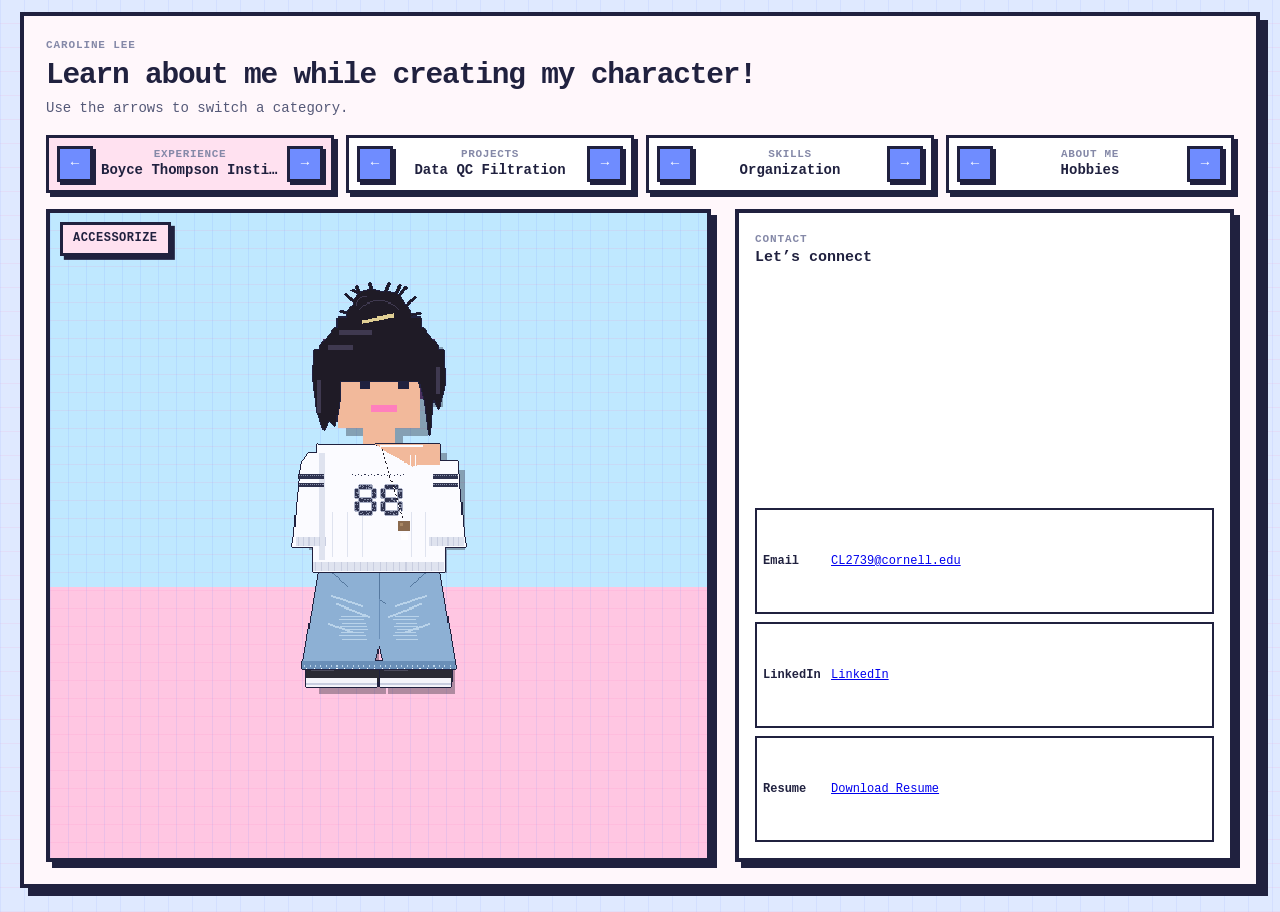
==== index.html @ d0454b83 "fixed skills?" ====
<!doctype html>
<link rel="stylesheet" href="style.css">
<html lang="en">
<head>
<meta charset="utf-8" />
<meta name="viewport" content="width=device-width, initial-scale=1" />
<title>Pixel Character Portfolio</title>

</head>
<body>
<main class="page">
<header class="topbar">
<div class="intro">
  <span class="eyebrow">Caroline Lee</span>
  <h1>Learn about me while creating my character!</h1>
  <p class="text-secondary">Use the arrows to switch a category.</p>
</div>
</header>

<nav class="switchboard" aria-label="Character customization controls">
  <div class="switch-card active" data-control="hair">
    <button class="arrow" data-layer="hair" data-dir="-1" aria-label="Previous experience">←</button>
  <div class="switch-meta">
    <span class="switch-label">Experience</span>
    <span class="switch-name" id="hairName">Field Research</span>
  </div>
    <button class="arrow" data-layer="hair" data-dir="1" aria-label="Next experience">→
    </button>
  </div>
  <div class="switch-card" data-control="shirt">
<button class="arrow" data-layer="shirt" data-dir="-1" aria-label="Previous project">←</button>
<div class="switch-meta">
  <span class="switch-label">Projects</span>
  <span class="switch-name" id="shirtName">Germplasm Evaluation</span>
</div>
<button class="arrow" data-layer="shirt" data-dir="1" aria-label="Next project">→</button>
  </div>
  <div class="switch-card" data-control="pants">
    <button class="arrow" data-layer="pants" data-dir="-1" aria-label="Previous skill">←</button>
  <div class="switch-meta">
    <span class="switch-label">Skills</span>
    <span class="switch-name" id="pantsName">Data Analysis</span>
  </div>
    <button class="arrow" data-layer="pants" data-dir="1" aria-label="Next skill">→</button>
  </div>
  <div class="switch-card" data-control="shoes">
    <button class="arrow" data-layer="shoes" data-dir="-1" aria-label="Previous about me item">←</button>
  <div class="switch-meta">
    <span class="switch-label">About me</span>
    <span class="switch-name" id="shoesName">Hobbies</span>
  </div>
    <button class="arrow" data-layer="shoes" data-dir="1" aria-label="Next about me item">→</button>
  </div>
</nav>
 
<section class="play-area">
<section class="panel stage-panel scene-field" id="stagePanel" aria-label="Layered pixel character preview">
<button class="accessorize-btn" id="accessorizeBtn" type="button" aria-expanded="false" aria-controls="accessoryMenu">Accessorize</button>
<div class="accessory-menu" id="accessoryMenu" role="dialog" aria-label="Accessory menu">
<div class="accessory-menu-header">
<div>
<span class="eyebrow">Accessory menu</span>
<h3>Choose a cute extra</h3>
</div>
<button class="close-menu" id="closeAccessoryMenu" type="button" aria-label="Close accessory menu">×</button>
</div>
<div class="accessory-grid" id="accessoryGrid"></div>
<p class="accessory-note">
  <strong>Edit tip:</strong> add your own songs, facts, and cute items in the 
  <code>accessories</code> list near the bottom of this file.
</p>
</div>

<div class="character-stage" id="characterStage">
<!-- Cute short-legged pixel sim guide -->
<svg class="body-guide" viewBox="0 0 700 1000" role="img" aria-label="Pixel body guide">
  <rect x="278" y="72" width="144" height="36" fill="#4b315f"/>
  <rect x="246" y="108" width="208" height="112" fill="#4b315f"/>
  <rect x="274" y="142" width="152" height="132" fill="#f2b99b"/>
  <rect x="320" y="258" width="60" height="48" fill="#f2b99b"/>
  <rect x="238" y="306" width="224" height="222" fill="#ffd7ef"/>
  <rect x="204" y="336" width="42" height="150" fill="#f2b99b"/>
  <rect x="454" y="336" width="42" height="150" fill="#f2b99b"/>
  <rect x="258" y="528" width="78" height="178" fill="#9bd2ff"/>
  <rect x="364" y="528" width="78" height="178" fill="#9bd2ff"/>
  <rect x="224" y="706" width="124" height="48" fill="#ff8fcf"/>
  <rect x="352" y="706" width="124" height="48" fill="#ff8fcf"/>
  <rect x="314" y="180" width="20" height="20" fill="#20213f"/>
  <rect x="386" y="180" width="20" height="20" fill="#20213f"/>
  <rect x="336" y="230" width="48" height="14" fill="#ff7fbd"/>
  <rect x="304" y="166" width="14" height="10" fill="#ffffff"/>
  <rect x="376" y="166" width="14" height="10" fill="#ffffff"/>
</svg>

<div class="placeholder-part placeholder-shoes"></div>
<div class="placeholder-part placeholder-pants"></div>
<div class="placeholder-part placeholder-shirt"></div>
<div class="placeholder-part placeholder-hair"></div>
<img class="layer" id="shoesLayer" alt="Current shoes design" style="--z: 6;" />
<img class="layer" id="pantsLayer" alt="Current pants design" style="--z: 7;" />
<img class="layer" id="shirtLayer" alt="Current shirt design" style="--z: 8;" />
<img class="layer" id="hairLayer" alt="Current hair design" style="--z: 9;" />
<div class="accessory-layer" id="accessoryLayer" aria-hidden="true"></div>
</div>
</section>

<section class="panel contact-panel" aria-label="Contact information">
<div>
<span class="eyebrow">Contact</span>
<h3>Let’s connect</h3>
</div>
  <div class="contact-grid">
  <div class="contact-item"><strong>Email</strong><span><a href="mailto:CL2739@cornell.edu">CL2739@cornell.edu</a></span></div>
  <div class="contact-item"><strong>LinkedIn</strong><span><a href="https://linkedin.com/in/Caroline-Yu-Kyoung-Lee" target="_blank" rel="noopener noreferrer">LinkedIn</a></span></div>
  <div class="contact-item"><strong>Resume</strong><span><a href="files/Caroline Lee Resume.pdf" target="_blank" rel="noopener noreferrer">Download Resume</a></span></div>
</div>
</section>
</aside>
</section>
</main>
  <script>
    const portfolio = {
      hair: {
        label: "Experience",
        itemType: "Hair",
        imageId: "hairLayer",
        nameId: "hairName",
        items: [
          { name: "Boyce Thompson Institute", image: "images/BTI_hair.png", body: "Worked in a lab as an undergraduate computational biologist and lab assistant using python PANDAS", bullets: ["Large scale data analysis", "Ithaca, New York, 2024-2026", "Python, PANDAS, Data Visualization"]},
          { name: "Syngenta", image: "images/Syngenta_hair.png", body: "Corn breeding, germplasm, and data science intern with the Northern Corn Breeding team", bullets: ["Data QC with R and SQL", "Field work, notes, hand pollination", "Fine tuned data analysis and visualization skills"] },
          { name: "R2 Surgical", image: "images/R2_hair.png", body: "Green Initiative program manager sales intern for the Midwest region", bullets: ["Microsoft Suite", "Client communication and organization", "Face to face interactions with potential clients"] }
        ]
      },
      shirt: {
        label: "Projects",
        itemType: "Shirt",
        imageId: "shirtLayer",
        nameId: "shirtName",
        items: [
          { name: "Data QC Filtration", image: "images/Data_top.png", body: "Data quality control to improve prediction accuracy across all relative maturity groups in Sygneta corn", bullets: ["Company: Syngenta", "R and 5-fold cross-validations", "Improved prediction accuracy"]},
          { name: "Nucleate Phlo Hackathon", image: "images/Hackathon_top.png", body: "Pearl millet research, legislation, and business proposal .", bullets: ["Organization: Valley Dao", "Beta testing an AI model", "Legislatively, economic,ally and environmentally stable"]},
          { name: "Genome Reader", image: "images/Genome_top.png", body: "Genome intrgression reader for analyzing genetic variations", bullets: ["Automated introgression comparison per bin", "Model evaluation", "Handling large datasets"] }
        ]
      },
      pants: {
        label: "Skills",
        itemType: "Pants",
        imageId: "pantsLayer",
        nameId: "pantsName",
        items: [
          { name: "Organization", image: "images/Data_pants.png", body: "Professional experience in organizing and managing projects", bullets: ["Microsoft Suite and similar tools for professional settings", "Notion, Canva, and other productivity tools", "Meeting and project management"]},
          { name: "Research Methods", image: "images/Field_pants.png", body: "Experience with various research methodologies and techniques both in the lab and in the field", bullets: ["Field notes, safety, and harvest practices", "Wet laboratory techniques", "Proper data management and analysis"]},
          { name: "Coding", image: "images/Coding_pants.png", body: "Multiple classes taken at Cornell University", bullets: ["R for statistics and causal inference", "Python, PANDAS, DuckDB", "HTML, CSS, and JavaScript for web development"] }
        ]
      },
      shoes: {
        label: "About me",
        itemType: "Shoes",
        imageId: "shoesLayer",
        nameId: "shoesName",
        items: [
          { name: "Hobbies", image: "images/Hobbies_shoes.png", body: "I love to creatively express myself, as I hope you can see with this site I have built. Some things I enjoy includue:", bullets: ["Playing guitar (electric and acoustic)", "Embroidery, bracelet making, and scrapbooking crafts", "Cooking and baking"]},
          { name: "Interests", image: "images/Interests_shoes.png", body: "Right now I am very interested in data analytics for impactful issues in quality control, causal inference, and predictions"},
          { name: "Future Direction", image: "images/Future_shoes.png", body: "I am hoping to make an impact with any role I hold to make an impact to drive the improvment of the next generation."}
        ]
      }
    };
 
    const state = { hair: 0, shirt: 0, pants: 0, shoes: 0 };
    let activeLayer = "hair";
    let activeAccessory = 0;
    const accessories = [
      {
        name: "No accessory",
        icon: "·",
        fact: "A clean base look for the cute sim.",
        layerHtml: ""
      },
      {
        name: "Headphones",
        icon: "♫",
        fact: "Song slot: add a favorite song, study playlist, or comfort track here.",
        layerHtml: '<div class="pixel-headphones"><span class="pixel-band"></span></div>'
      },
      {
        name: "Sparkles",
        icon: "✦",
        fact: "Whimsical fact slot: add a tiny fun fact, motto, or hidden detail.",
        layerHtml: '<div class="sparkle-set"><span></span><span></span><span></span></div>'
      },
      {
        name: "Pink Bow",
        icon: "♡",
        fact: "Cute detail slot: add something soft, playful, or personal.",
        layerHtml: '<div class="bow-accessory"><span class="bow-knot"></span></div>'
      }
    ];
 
    function imageFor(layerName, index) {
      return portfolio[layerName].items[index].image || "";
    }
 
    function renderLayer(layerName) {
      const config = portfolio[layerName];
      const index = state[layerName];
      const item = config.items[index];
      document.getElementById(config.imageId).src = imageFor(layerName, index);
      document.getElementById(config.nameId).textContent = item.name;
      const control = document.querySelector(`.switch-card[data-control="${layerName}"]`);
      if (control) control.classList.toggle("active", layerName === activeLayer);
    }
 
    function renderDescription() {
      const config = portfolio[activeLayer];
      const item = config.items[state[activeLayer]];
      document.getElementById("detailCategory").textContent = `${config.label} · ${config.itemType}`;
      document.getElementById("detailTitle").textContent = item.name;
      document.getElementById("detailBody").textContent = item.body;
 
      const list = document.getElementById("detailBullets");
      list.innerHTML = "";
      item.bullets.forEach((bullet) => {
        const li = document.createElement("li");
        li.textContent = bullet;
        list.appendChild(li);
      });
    }
 
    function renderAccessories() {
      const grid = document.getElementById("accessoryGrid");
      grid.innerHTML = "";
      accessories.forEach((item, index) => {
        const button = document.createElement("button");
        button.type = "button";
        button.className = `accessory-card${index === activeAccessory ? " active" : ""}`;
        button.innerHTML = `
<span class="accessory-icon">${item.icon}</span>
<span><span class="accessory-title">${item.name}</span><span class="accessory-fact">${item.fact}</span></span>
        `;
        button.addEventListener("click", () => {
          activeAccessory = index;
          renderAccessories();
          document.getElementById("accessoryMenu").classList.remove("open");
          document.getElementById("accessorizeBtn").setAttribute("aria-expanded", "false");
        });
        grid.appendChild(button);
      });
      document.getElementById("accessoryLayer").innerHTML = accessories[activeAccessory].layerHtml;
    }
 
    function renderAll() {
      Object.keys(portfolio).forEach(renderLayer);
      renderDescription();
      renderAccessories();
    }
 
    function shift(layerName, direction) {
      const length = portfolio[layerName].items.length;
      state[layerName] = (state[layerName] + direction + length) % length;
      activeLayer = layerName;
      renderAll();
    }
 
    document.querySelectorAll(".arrow[data-layer]").forEach((button) => {
      button.addEventListener("click", () => shift(button.dataset.layer, Number(button.dataset.dir)));
    });
 
    document.addEventListener("keydown", (event) => {
      if (event.altKey || event.ctrlKey || event.metaKey) return;
      if (event.key === "ArrowRight") shift(activeLayer, 1);
      if (event.key === "ArrowLeft") shift(activeLayer, -1);
      const order = ["hair", "shirt", "pants", "shoes"];
      if (["1", "2", "3", "4"].includes(event.key)) {
        activeLayer = order[Number(event.key) - 1];
        renderAll();
      }
      if (event.key === "Escape") {
        accessoryMenu.classList.remove("open");
        accessorizeBtn.setAttribute("aria-expanded", "false");
      }
    });
 
    renderAll();
</script>
</body>
</html>
---- style.css ----
@charset "UTF-8";

:root {
    color-scheme: light;
    --bg-chrome: #dfe9ff;
    --bg-editor: #fff7fb;
    --bg-card: #ffffff;
    --text-primary: #20213f;
    --text-secondary: #555978;
    --text-muted: #8589a8;
    --stroke: #20213f;
    --accent: #6f8cff;
    --accent-dark: #5574e8;
    --green: #54c6ff;
    --orange: #ff7fbd;
    --yellow: #ffe1f0;
    --shadow: #20213f;
    --space-1: 4px;
    --space-2: 8px;
    --space-3: 12px;
    --space-4: 16px;
    --space-5: 20px;
    --space-6: 24px;
    font-family: "Courier New", ui-monospace, SFMono-Regular, Menlo, Consolas, monospace;
}

* { box-sizing: border-box; }
html, body { height: 100%; }
body {
  margin: 0;
  min-height: 100vh;
  min-height: 100svh;
  color: var(--text-primary);
  background:
    linear-gradient(90deg, rgba(111,140,255,.10) 1px, transparent 1px),
    linear-gradient(0deg, rgba(255,127,189,.10) 1px, transparent 1px),
    var(--bg-chrome);
  background-size: 24px 24px;
  image-rendering: pixelated;
  -webkit-font-smoothing: none;
  font-size: 14px;
  line-height: 20px;
}

h1, h2, h3, p { margin: 0; }
h1 { font-size: clamp(22px, 3vw, 34px); line-height: 1.05; font-weight: 900; letter-spacing: -0.04em; }
h2 { font-size: clamp(20px, 2.2vw, 28px); line-height: 1.1; font-weight: 900; }
h3 { font-size: 15px; line-height: 20px; font-weight: 900; }
button { font: inherit; cursor: pointer; }
strong { font-weight: 900; }

.page {
width: min(1240px, calc(100vw - 24px));
height: calc(100svh - 24px);
margin: 12px auto;
padding: clamp(12px, 2vw, 22px);
display: grid;
grid-template-rows: auto auto minmax(0, 1fr);
gap: var(--space-4);
background: var(--bg-editor);
border: 4px solid var(--stroke);
box-shadow: 8px 8px 0 var(--shadow);
overflow: hidden;
}

.topbar {
display: flex;
align-items: flex-end;
justify-content: space-between;
gap: var(--space-4);
}

.intro { display: grid; gap: var(--space-2); max-width: 760px; }
.eyebrow {
font-size: 11px;
line-height: 14px;
font-weight: 900;
letter-spacing: .08em;
text-transform: uppercase;
color: var(--text-muted);
}
.text-secondary { color: var(--text-secondary); }
.text-small { font-size: 12px; line-height: 16px; }


.switchboard {
display: grid;
grid-template-columns: repeat(4, minmax(0, 1fr));
gap: var(--space-3);
}

.switch-card {
display: grid;
grid-template-columns: 36px minmax(0, 1fr) 36px;
gap: var(--space-2);
align-items: center;
padding: var(--space-2);
border: 3px solid var(--stroke);
background: #ffffff;
box-shadow: 4px 4px 0 var(--shadow);
}
.switch-card.active { background: var(--yellow); }
.switch-meta { min-width: 0; text-align: center; }
.switch-label {
display: block;
font-size: 10px;
line-height: 13px;
font-weight: 900;
letter-spacing: .06em;
text-transform: uppercase;
color: var(--text-muted);
}
.switch-name {
display: block;
overflow: hidden;
text-overflow: ellipsis;
white-space: nowrap;
font-weight: 900;
}
.arrow {
width: 36px;
height: 36px;
border: 3px solid var(--stroke);
background: var(--accent);
color: #ffffff;
box-shadow: 3px 3px 0 var(--shadow);
font-weight: 900;
}
.arrow:hover, .arrow:focus-visible { background: var(--accent-dark); outline: 3px solid var(--orange); outline-offset: 2px; }
.arrow:active { transform: translate(3px, 3px); box-shadow: none; }

.play-area {
min-height: 0;
display: grid;
grid-template-columns: minmax(390px, 58%) minmax(320px, 42%);
gap: clamp(14px, 2vw, 24px);
align-items: stretch;
}

.panel {
min-height: 0;
border: 4px solid var(--stroke);
background: var(--bg-card);
box-shadow: 6px 6px 0 var(--shadow);
}

.info-column {
min-height: 0;
height: 100%;
display: grid;
grid-template-rows: minmax(0, 1fr) auto;
gap: var(--space-4);
}

.description-panel {
min-height: 0;
height: 100%;
padding: clamp(16px, 2vw, 24px);
display: grid;
grid-template-rows: auto auto minmax(0, 1fr) auto;
gap: var(--space-4);
overflow: hidden;
}

.contact-panel {
padding: var(--space-4);
display: grid;
gap: var(--space-3);
}
.contact-grid {
display: grid;
grid-template-columns: 1fr;
gap: var(--space-2);
}
.contact-item {
display: grid;
grid-template-columns: 60px minmax(0, 1fr);
gap: var(--space-2);
align-items: center;
min-height: 30px;
padding: 4px 6px;
border: 2px solid var(--stroke);
background: #ffffff;
font-size: 12px;
line-height: 16px;
}
.contact-item span:last-child {
overflow: hidden;
text-overflow: ellipsis;
white-space: nowrap;
color: var(--text-secondary);
}

.detail-header {
display: flex;
align-items: flex-start;
justify-content: space-between;
gap: var(--space-3);
}

.badge {
display: inline-flex;
align-items: center;
padding: 4px 8px;
border: 3px solid var(--stroke);
background: var(--accent);
color: #ffffff;
box-shadow: 3px 3px 0 var(--shadow);
font-size: 11px;
line-height: 14px;
font-weight: 900;
letter-spacing: .04em;
text-transform: uppercase;
white-space: nowrap;
}

.detail-body {
color: var(--text-secondary);
font-size: clamp(14px, 1.3vw, 16px);
line-height: 1.45;
}

.detail-list {
margin: 0;
padding-left: 20px;
color: var(--text-secondary);
overflow: auto;
}

.stats { display: grid; gap: var(--space-2); }
.stat-row {
display: grid;
grid-template-columns: 74px 1fr;
gap: var(--space-2);
align-items: center;
color: var(--text-secondary);
font-size: 12px;
}
.bar-track {
height: 13px;
border: 2px solid var(--stroke);
background: #e6e1d3;
}
.bar-fill { height: 100%; width: var(--w); background: var(--green); }

.stage-panel {
height: 100%;
min-height: 0;
display: grid;
place-items: center;
position: relative;
overflow: hidden;
background-color: #9bd2ff;
background-size: 18px 18px, 18px 18px, auto;
container-type: size;
container-name: stage;
}
.stage-panel.scene-field {
background:
    linear-gradient(90deg, rgba(111,140,255,.13) 1px, transparent 1px),
    linear-gradient(0deg, rgba(255,127,189,.13) 1px, transparent 1px),
    linear-gradient(180deg, #bfe8ff 0 58%, #ffc6e2 58% 100%);
background-size: 18px 18px, 18px 18px, auto;
}
.stage-panel.scene-lab {
background:
    linear-gradient(90deg, rgba(111,140,255,.18) 2px, transparent 2px),
    linear-gradient(0deg, rgba(255,127,189,.18) 2px, transparent 2px),
    linear-gradient(180deg, #e5f6ff 0 60%, #ffd7ef 60% 100%);
background-size: 32px 32px, 32px 32px, auto;
}
.stage-panel.scene-sunset {
background:
    linear-gradient(90deg, rgba(255,255,255,.22) 1px, transparent 1px),
    linear-gradient(0deg, rgba(255,255,255,.22) 1px, transparent 1px),
    linear-gradient(180deg, #ff8fcf 0 22%, #ffd7ef 22% 58%, #9bd2ff 58% 100%);
background-size: 20px 20px, 20px 20px, auto;
}
.stage-panel.scene-scroll {
background:
    linear-gradient(90deg, rgba(27,27,36,.08) 1px, transparent 1px),
    linear-gradient(0deg, rgba(27,27,36,.08) 1px, transparent 1px),
    repeating-linear-gradient(90deg, #9bd2ff 0 80px, #ffb3dc 80px 160px);
background-size: 18px 18px, 18px 18px, auto;
animation: scene-pan 8s linear infinite;
}
.stage-panel.scene-stars {
background:
    radial-gradient(circle, #fff 0 2px, transparent 3px),
    radial-gradient(circle, #fff0a6 0 2px, transparent 3px),
    linear-gradient(180deg, #31346b 0 66%, #5b3f7d 66% 100%);
background-size: 72px 72px, 114px 114px, auto;
background-position: 0 0, 24px 36px, 0 0;
animation: scene-drift 10s linear infinite;
}
@keyframes scene-pan {
from { background-position: 0 0, 0 0, 0 0; }
to { background-position: 18px 18px, 18px 18px, -320px 0; }
}
@keyframes scene-drift {
from { background-position: 0 0, 24px 36px, 0 0; }
to { background-position: 72px 72px, 138px 150px, 0 0; }
}

.accessorize-btn {
position: absolute;
top: 10px;
left: 10px;
z-index: 30;
padding: 6px 10px;
border: 3px solid var(--stroke);
background: var(--yellow);
color: var(--text-primary);
box-shadow: 4px 4px 0 var(--shadow);
font-weight: 900;
text-transform: uppercase;
letter-spacing: .04em;
}
.accessorize-btn:hover,
.accessorize-btn:focus-visible {
background: #ffffff;
outline: 3px solid var(--orange);
outline-offset: 2px;
}
.accessorize-btn:active { transform: translate(4px, 4px); box-shadow: none; }

.accessory-menu {
position: absolute;
top: 56px;
left: 10px;
z-index: 29;
width: min(330px, calc(100% - 20px));
max-height: calc(100% - 76px);
overflow: auto;
display: none;
gap: var(--space-3);
padding: var(--space-4);
border: 4px solid var(--stroke);
background: rgba(255, 255, 255, .96);
box-shadow: 6px 6px 0 var(--shadow);
}
.accessory-menu.open { display: grid; }
.accessory-menu-header { display: flex; justify-content: space-between; gap: var(--space-3); align-items: flex-start; }
.close-menu {
width: 30px;
height: 30px;
border: 3px solid var(--stroke);
background: var(--orange);
color: #ffffff;
box-shadow: 3px 3px 0 var(--shadow);
font-weight: 900;
}
.accessory-grid { display: grid; gap: var(--space-2); }
.accessory-card {
display: grid;
grid-template-columns: 42px minmax(0, 1fr);
gap: var(--space-2);
align-items: center;
width: 100%;
padding: var(--space-2);
border: 3px solid var(--stroke);
background: #fff7fb;
color: var(--text-primary);
text-align: left;
box-shadow: 3px 3px 0 var(--shadow);
}
.accessory-card.active { background: #dfe9ff; }
.accessory-card:hover,
.accessory-card:focus-visible { outline: 3px solid var(--accent); outline-offset: 2px; }
.accessory-icon {
width: 42px;
height: 42px;
display: grid;
place-items: center;
border: 2px solid var(--stroke);
background: #ffffff;
font-size: 22px;
}
.accessory-title { display: block; font-weight: 900; white-space: nowrap; overflow: hidden; text-overflow: ellipsis; }
.accessory-fact { display: block; color: var(--text-secondary); font-size: 12px; line-height: 16px; }
.accessory-note {
padding: var(--space-2);
border: 2px solid var(--stroke);
background: var(--yellow);
font-size: 12px;
line-height: 16px;
}
.accessory-layer {
position: absolute;
inset: 0;
z-index: 10;
pointer-events: none;
user-select: none;
}
.pixel-headphones {
position: absolute;
top: 11%;
left: 28%;
width: 44%;
height: 15%;
}
.pixel-headphones::before,
.pixel-headphones::after {
content: "";
position: absolute;
top: 32%;
width: 18%;
height: 54%;
border: 4px solid var(--stroke);
background: var(--orange);
box-shadow: 3px 3px 0 rgba(32,33,63,.35);
}
.pixel-headphones::before { left: 0; }
.pixel-headphones::after { right: 0; }
.pixel-band {
position: absolute;
left: 13%;
top: 0;
width: 74%;
height: 58%;
border-top: 5px solid var(--stroke);
border-left: 5px solid var(--stroke);
border-right: 5px solid var(--stroke);
border-radius: 999px 999px 0 0;
}
.sparkle-set span {
position: absolute;
width: 14px;
height: 14px;
background: #ffffff;
border: 2px solid var(--stroke);
transform: rotate(45deg);
box-shadow: 2px 2px 0 rgba(32,33,63,.35);
}
.sparkle-set span:nth-child(1) { top: 16%; left: 18%; }
.sparkle-set span:nth-child(2) { top: 25%; right: 18%; width: 10px; height: 10px; }
.sparkle-set span:nth-child(3) { top: 43%; left: 14%; width: 8px; height: 8px; }
.bow-accessory {
position: absolute;
top: 9%;
right: 30%;
width: 74px;
height: 42px;
}
.bow-accessory::before,
.bow-accessory::after {
content: "";
position: absolute;
top: 7px;
width: 30px;
height: 28px;
border: 3px solid var(--stroke);
background: #ff8fcf;
}
.bow-accessory::before { left: 0; }
.bow-accessory::after { right: 0; }
.bow-knot {
position: absolute;
left: 29px;
top: 13px;
width: 16px;
height: 16px;
border: 3px solid var(--stroke);
background: #ffd7ef;
z-index: 1;
}
.accessory-none { display: none; }

.character-stage {
position: relative;
isolation: isolate;
width: min(92cqw, calc((100cqh - 34px) * 0.8), 430px);
height: auto;
aspect-ratio: 4 / 5;
transform: translateY(14px);
}


.body-guide, .layer, .placeholder-part {
position: absolute;
inset: 0;
width: 100%;
height: 100%;
pointer-events: none;
user-select: none;
}
.body-guide {
z-index: 1;
shape-rendering: crispEdges;
image-rendering: pixelated;
filter: drop-shadow(8px 8px 0 rgba(27,27,36,.35));
}
.layer {
z-index: var(--z);
object-fit: contain;
object-position: center center;
image-rendering: pixelated;
image-rendering: crisp-edges;
}
.layer[src=""], .layer:not([src]) { opacity: 0; }

@media (max-width: 980px) {
.page {
    height: auto;
    min-height: calc(100svh - 16px);
    overflow: visible;
}
.topbar { align-items: flex-start; }
.switchboard { grid-template-columns: repeat(2, minmax(0, 1fr)); }
.play-area {
    grid-template-columns: 1fr;
    grid-template-rows: minmax(430px, 58svh) auto;
}
.info-column { height: auto; }
.description-panel { min-height: 300px; overflow: visible; }
.character-stage { width: min(82vw, 410px); height: min(56svh, 590px); }
}

@media (max-width: 560px) {
.page { width: min(100vw, calc(100vw - 12px)); margin: 6px auto; padding: 10px; box-shadow: 4px 4px 0 var(--shadow); }
.switchboard { grid-template-columns: 1fr; }
.switch-card { grid-template-columns: 40px minmax(0, 1fr) 40px; }
.arrow { width: 40px; height: 40px; }
.play-area { grid-template-rows: 520px auto; }
.character-stage { width: 100%; height: 500px; }
}


/* Medium screens or short windows: narrow the stage, widen the info column */
@media (max-width: 1180px) and (min-width: 981px),
       (max-height: 720px) and (min-width: 981px) {
  .play-area {
    grid-template-columns: minmax(260px, 36%) minmax(0, 1fr);
    gap: clamp(10px, 1.5vw, 16px);
  }

  .info-column { gap: var(--space-3); }

  /* contact info: smaller footprint, sits at the bottom */
  .contact-panel { padding: var(--space-3); gap: var(--space-2); }
  .contact-grid { grid-template-columns: 1fr 1fr; }
  .contact-item {
    grid-template-columns: 1fr;
    gap: 0;
    min-height: 0;
    padding: 3px 6px;
  }
}

/* Very short windows: shrink the contact block further */
@media (max-height: 600px) and (min-width: 981px) {
  .contact-panel { padding: var(--space-2); }
  .contact-item { font-size: 11px; line-height: 14px; }
  .description-panel { padding: var(--space-3); gap: var(--space-2); }
}

/* Stacked layout (≤980px): stage gets narrower, text uses full width */
@media (max-width: 980px) {
  .play-area {
    grid-template-columns: 1fr;
    grid-template-rows: minmax(360px, 62svh) auto;
  }
  .stage-panel { width: min(100%, 520px); margin-inline: auto; }
  .info-column { width: 100%; }
  .contact-grid { grid-template-columns: 1fr 1fr; }
  .contact-item { grid-template-columns: 1fr; gap: 0; }
}

@media (max-width: 560px) {
  .stage-panel { width: 100%; }
  .contact-grid { grid-template-columns: 1fr; }
  .contact-item { grid-template-columns: 70px minmax(0, 1fr); }
}

:root {
  /* fluid type scale: min, preferred (viewport-based), max */
  --fs-base:  clamp(11px, 0.55vw + 0.5vh + 4px, 14px);
  --fs-small: clamp(10px, 0.45vw + 0.4vh + 3.5px, 12px);
  --fs-tiny:  clamp(9px,  0.35vw + 0.35vh + 3.5px, 11px);
  --fs-h1:    clamp(17px, 1.6vw + 1vh, 34px);
  --fs-h2:    clamp(15px, 1.2vw + 1vh, 28px);
  --fs-h3:    clamp(12px, 0.5vw + 0.8vh + 3px, 15px);
}

body { font-size: var(--fs-base); line-height: 1.4; }

h1 { font-size: var(--fs-h1); }
h2 { font-size: var(--fs-h2); }
h3 { font-size: var(--fs-h3); line-height: 1.3; }

.eyebrow        { font-size: var(--fs-tiny);  line-height: 1.3; }
.text-small     { font-size: var(--fs-small); line-height: 1.35; }
.badge          { font-size: var(--fs-tiny);  line-height: 1.3; }
.switch-label   { font-size: var(--fs-tiny);  line-height: 1.3; }
.switch-name    { font-size: var(--fs-base); }
.contact-item   { font-size: var(--fs-small); line-height: 1.35; }
.stat-row       { font-size: var(--fs-small); }
.accessory-fact { font-size: var(--fs-small); line-height: 1.35; }
.accessory-note { font-size: var(--fs-small); line-height: 1.35; }
.detail-body    { font-size: clamp(12px, 0.6vw + 0.6vh + 4px, 16px); }
.detail-list    { font-size: var(--fs-base); }

/* Accessorize button scales with the viewport */
.accessorize-btn {
  top: clamp(6px, 1vh, 10px);
  left: clamp(6px, 1vw, 10px);
  padding: clamp(4px, 0.6vh, 6px) clamp(6px, 0.9vw, 10px);
  font-size: var(--fs-small);
  border-width: clamp(2px, 0.25vw, 3px);
  box-shadow: clamp(2px, 0.3vw, 4px) clamp(2px, 0.3vw, 4px) 0 var(--shadow);
}
.accessorize-btn:active { transform: translate(2px, 2px); }

/* Keep the dropdown menu in step with the button */
.accessory-menu {
  top: clamp(36px, 5.5vh, 56px);
  left: clamp(6px, 1vw, 10px);
  width: min(clamp(240px, 24vw, 330px), calc(100% - 20px));
  padding: clamp(8px, 1.2vh, 16px);
}
.accessory-title { font-size: var(--fs-base); }
.accessory-icon  { width: clamp(30px, 4vh, 42px); height: clamp(30px, 4vh, 42px); font-size: clamp(16px, 2.2vh, 22px); }
.accessory-card  { grid-template-columns: clamp(30px, 4vh, 42px) minmax(0, 1fr); }
.close-menu      { width: clamp(24px, 3.5vh, 30px); height: clamp(24px, 3.5vh, 30px); }
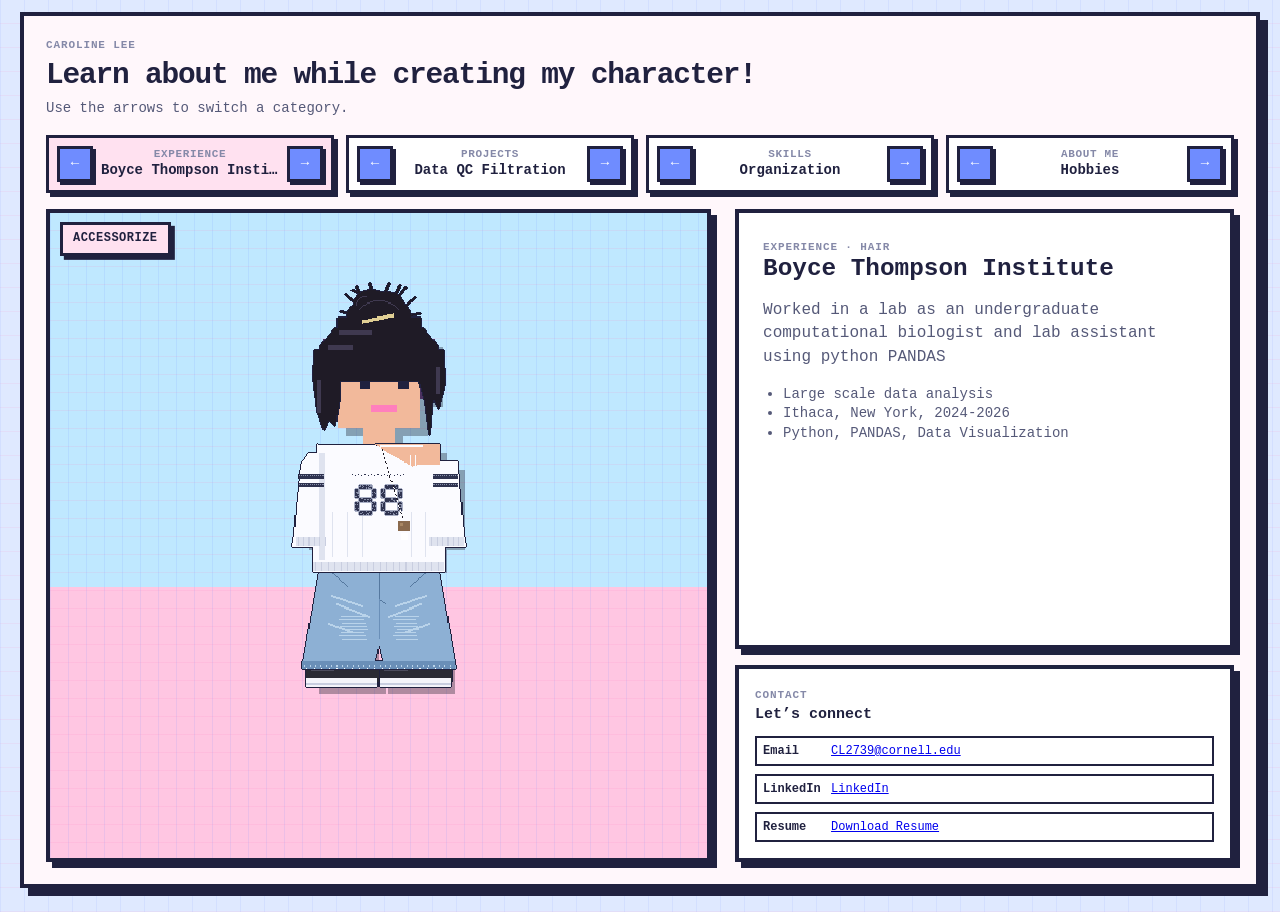
==== commit a350ffdd: "put this back in, it broke it... <aside class="info-column"> <article class="panel description-panel" ====
--- a/index.html
+++ b/index.html
@@ -104,6 +104,18 @@
 </div>
 </section>
 
+<aside class="info-column">
+<article class="panel description-panel" aria-live="polite">
+  <div class="detail-header">
+  <div>
+  <span class="eyebrow" id="detailCategory">Experience · Hair</span>
+  <h2 id="detailTitle">Field Research</h2>
+  </div>
+  </div>
+    <p class="detail-body" id="detailBody">Replace this with an experience summary, such as internships, field trials, lab work, leadership, or work history.</p>
+    <ul class="detail-list" id="detailBullets"></ul>
+</article>
+
 <section class="panel contact-panel" aria-label="Contact information">
 <div>
 <span class="eyebrow">Contact</span>
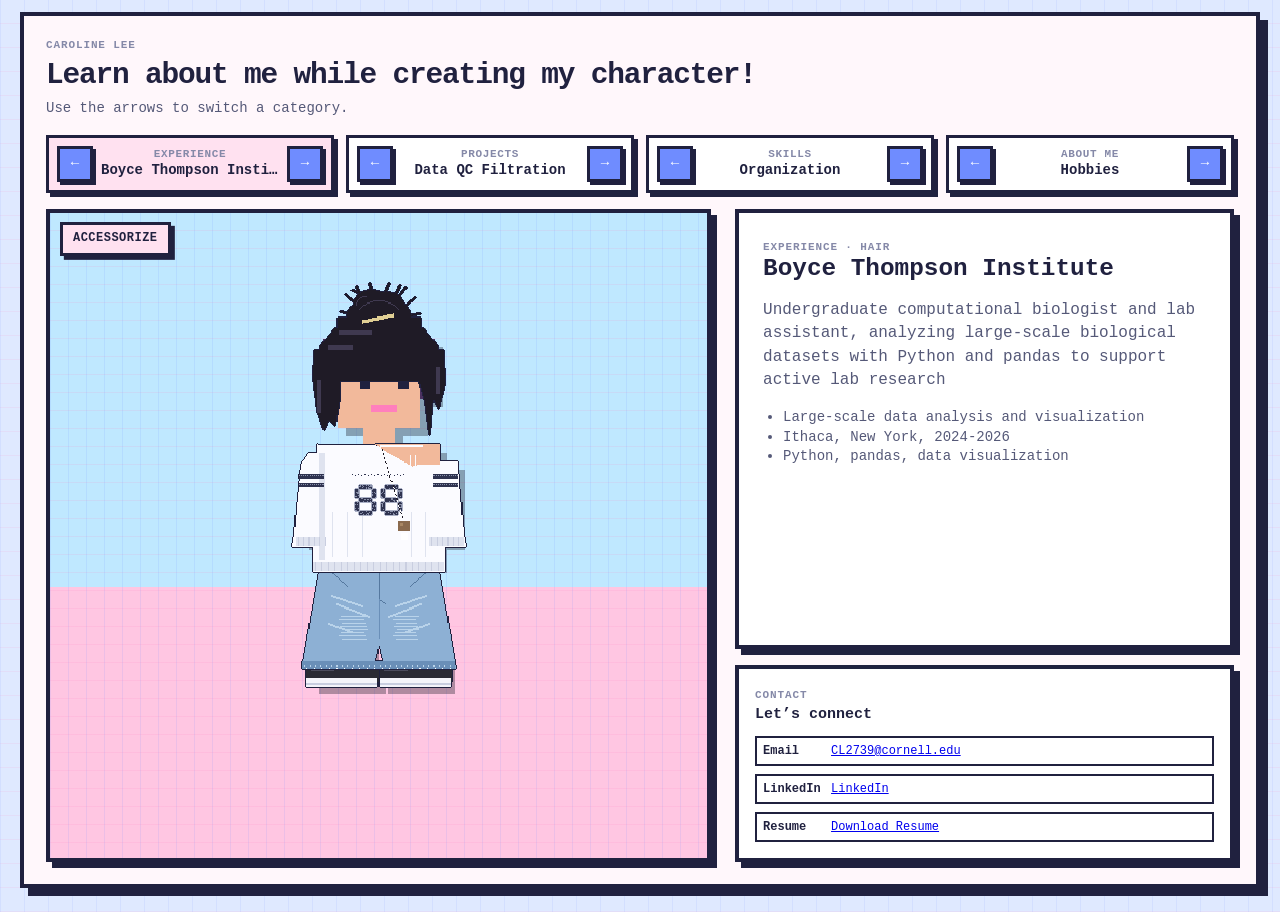
==== commit ae7ffec8: "fix shoes and hair" ====
--- a/index.html
+++ b/index.html
@@ -103,7 +103,6 @@
 <div class="accessory-layer" id="accessoryLayer" aria-hidden="true"></div>
 </div>
 </section>
-
 <aside class="info-column">
 <article class="panel description-panel" aria-live="polite">
   <div class="detail-header">
@@ -138,9 +137,9 @@
         imageId: "hairLayer",
         nameId: "hairName",
         items: [
-          { name: "Boyce Thompson Institute", image: "images/BTI_hair.png", body: "Worked in a lab as an undergraduate computational biologist and lab assistant using python PANDAS", bullets: ["Large scale data analysis", "Ithaca, New York, 2024-2026", "Python, PANDAS, Data Visualization"]},
-          { name: "Syngenta", image: "images/Syngenta_hair.png", body: "Corn breeding, germplasm, and data science intern with the Northern Corn Breeding team", bullets: ["Data QC with R and SQL", "Field work, notes, hand pollination", "Fine tuned data analysis and visualization skills"] },
-          { name: "R2 Surgical", image: "images/R2_hair.png", body: "Green Initiative program manager sales intern for the Midwest region", bullets: ["Microsoft Suite", "Client communication and organization", "Face to face interactions with potential clients"] }
+          { name: "Boyce Thompson Institute", image: "images/BTI_hair.png", body: "Undergraduate computational biologist and lab assistant, analyzing large-scale biological datasets with Python and pandas to support active lab research", bullets: ["Large-scale data analysis and visualization", "Ithaca, New York, 2024-2026", "Python, pandas, data visualization"]},
+          { name: "Syngenta", image: "images/Syngenta_hair.png", body: "Corn breeding, germplasm, and data science intern with the Northern Corn Breeding team, connecting field operations with data-driven decisions", bullets: ["Data quality control with R and SQL", "Hands-on field work: note-taking and hand pollination", "Sharpened data analysis and visualization skills"] },
+          { name: "R2 Surgical", image: "images/R2_hair.png", body: "Sales intern and Green Initiative program manager for the Midwest region, driving sustainability outreach to prospective clients", bullets: ["Proficient in the Microsoft Suite", "Client communication and organization", "Face-to-face engagement with prospective clients"] }
         ]
       },
       shirt: {
@@ -160,9 +159,9 @@
         imageId: "pantsLayer",
         nameId: "pantsName",
         items: [
-          { name: "Organization", image: "images/Data_pants.png", body: "Professional experience in organizing and managing projects", bullets: ["Microsoft Suite and similar tools for professional settings", "Notion, Canva, and other productivity tools", "Meeting and project management"]},
-          { name: "Research Methods", image: "images/Field_pants.png", body: "Experience with various research methodologies and techniques both in the lab and in the field", bullets: ["Field notes, safety, and harvest practices", "Wet laboratory techniques", "Proper data management and analysis"]},
-          { name: "Coding", image: "images/Coding_pants.png", body: "Multiple classes taken at Cornell University", bullets: ["R for statistics and causal inference", "Python, PANDAS, DuckDB", "HTML, CSS, and JavaScript for web development"] }
+          { name: "Organization", image: "images/Data_pants.png", body: "Experienced in organizing and managing projects in professional settings", bullets: ["Microsoft Suite and similar professional tools", "Notion, Canva, and other productivity tools", "Meeting coordination and project management"]},
+          { name: "Research Methods", image: "images/Field_pants.png", body: "Hands-on experience with research methods in both the lab and the field", bullets: ["Field notes, safety, and harvest practices", "Wet laboratory techniques", "Rigorous data management and analysis"]},
+          { name: "Coding", image: "images/Coding_pants.png", body: "Coursework in programming and statistics at Cornell University", bullets: ["R for statistics and causal inference", "Python, pandas, DuckDB", "HTML, CSS, and JavaScript for web development"] }
         ]
       },
       shoes: {
@@ -171,9 +170,9 @@
         imageId: "shoesLayer",
         nameId: "shoesName",
         items: [
-          { name: "Hobbies", image: "images/Hobbies_shoes.png", body: "I love to creatively express myself, as I hope you can see with this site I have built. Some things I enjoy includue:", bullets: ["Playing guitar (electric and acoustic)", "Embroidery, bracelet making, and scrapbooking crafts", "Cooking and baking"]},
-          { name: "Interests", image: "images/Interests_shoes.png", body: "Right now I am very interested in data analytics for impactful issues in quality control, causal inference, and predictions"},
-          { name: "Future Direction", image: "images/Future_shoes.png", body: "I am hoping to make an impact with any role I hold to make an impact to drive the improvment of the next generation."}
+          { name: "Hobbies", image: "images/Hobbies_shoes.png", body: "Creative expression is a big part of who I am, and this site is one example of it. Some things I enjoy include:", bullets: ["Playing guitar, both electric and acoustic", "Embroidery, bracelet making, and scrapbooking", "Cooking and baking"]},
+          { name: "Interests", image: "images/Interests_shoes.png", body: "I'm especially interested in using data analytics to tackle impactful problems in quality control, causal inference, and prediction."},
+          { name: "Future Direction", image: "images/Future_shoes.png", body: "I aim to make a meaningful impact in any role I hold, helping drive the growth and improvement of the next generation."}
         ]
       }
     };
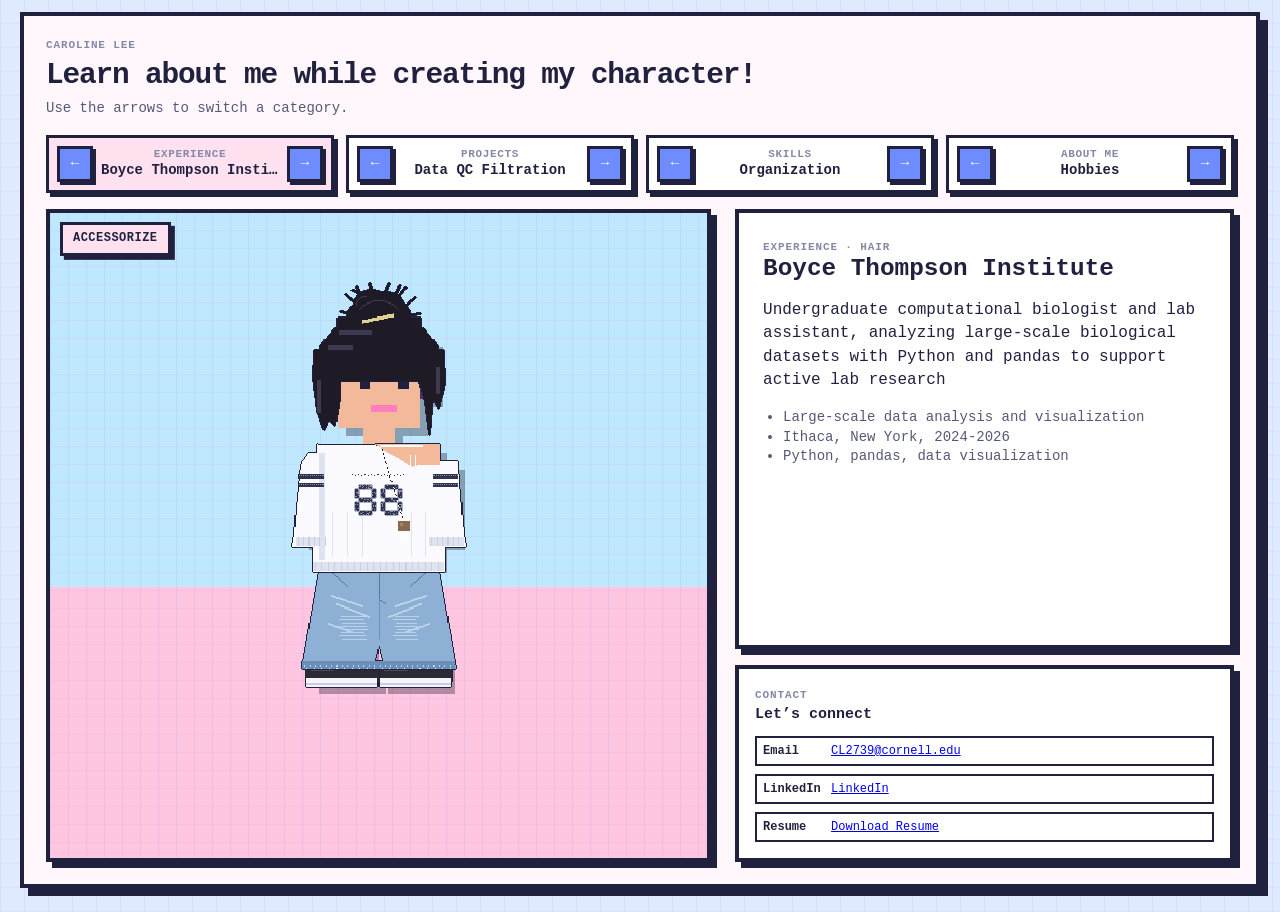
==== commit 47559846: "fix title" ====
--- a/index.html
+++ b/index.html
@@ -4,7 +4,7 @@
 <head>
 <meta charset="utf-8" />
 <meta name="viewport" content="width=device-width, initial-scale=1" />
-<title>Pixel Character Portfolio</title>
+<title>Caroline Lee</title>
 
 </head>
 <body>
@@ -148,9 +148,9 @@
         imageId: "shirtLayer",
         nameId: "shirtName",
         items: [
-          { name: "Data QC Filtration", image: "images/Data_top.png", body: "Data quality control to improve prediction accuracy across all relative maturity groups in Sygneta corn", bullets: ["Company: Syngenta", "R and 5-fold cross-validations", "Improved prediction accuracy"]},
-          { name: "Nucleate Phlo Hackathon", image: "images/Hackathon_top.png", body: "Pearl millet research, legislation, and business proposal .", bullets: ["Organization: Valley Dao", "Beta testing an AI model", "Legislatively, economic,ally and environmentally stable"]},
-          { name: "Genome Reader", image: "images/Genome_top.png", body: "Genome intrgression reader for analyzing genetic variations", bullets: ["Automated introgression comparison per bin", "Model evaluation", "Handling large datasets"] }
+          { name: "Data QC Filtration", image: "images/Data_top.png", body: "Built a data quality control pipeline that improved prediction accuracy across all relative maturity groups in Syngenta corn", bullets: ["Company: Syngenta", "R with 5-fold cross-validation", "Measurably improved prediction accuracy"]},
+          { name: "Nucleate Phlo Hackathon", image: "images/Hackathon_top.png", body: "Developed a pearl millet proposal combining research, legislative analysis, and a business plan", bullets: ["Organization: Valley Dao", "Beta tested an AI model", "Legislatively, economically, and environmentally sustainable"]},
+          { name: "Genome Reader", image: "images/Genome_top.png", body: "Built a genome introgression reader for analyzing genetic variation across large datasets", bullets: ["Automated introgression comparison per bin", "Model evaluation", "Efficient handling of large datasets"] }
         ]
       },
       pants: {
@@ -171,8 +171,8 @@
         nameId: "shoesName",
         items: [
           { name: "Hobbies", image: "images/Hobbies_shoes.png", body: "Creative expression is a big part of who I am, and this site is one example of it. Some things I enjoy include:", bullets: ["Playing guitar, both electric and acoustic", "Embroidery, bracelet making, and scrapbooking", "Cooking and baking"]},
-          { name: "Interests", image: "images/Interests_shoes.png", body: "I'm especially interested in using data analytics to tackle impactful problems in quality control, causal inference, and prediction."},
-          { name: "Future Direction", image: "images/Future_shoes.png", body: "I aim to make a meaningful impact in any role I hold, helping drive the growth and improvement of the next generation."}
+          { name: "Interests", image: "images/Interests_shoes.png", body: "I'm especially interested in using data analytics to tackle impactful problems.", bullets: ["Quality control", "Causal inference", "Prediction and modeling"]},
+          { name: "Future Direction", image: "images/Future_shoes.png", body: "I aim to make a meaningful impact in any role I hold, helping drive the growth and improvement of the next generation.", bullets: ["Impact-driven work", "Supporting the next generation", "Continuous learning and growth"]}
         ]
       }
     };
--- a/style.css
+++ b/style.css
@@ -215,7 +215,7 @@
 }
 
 .detail-body {
-color: var(--text-secondary);
+color: var(--text-primary);
 font-size: clamp(14px, 1.3vw, 16px);
 line-height: 1.45;
 }
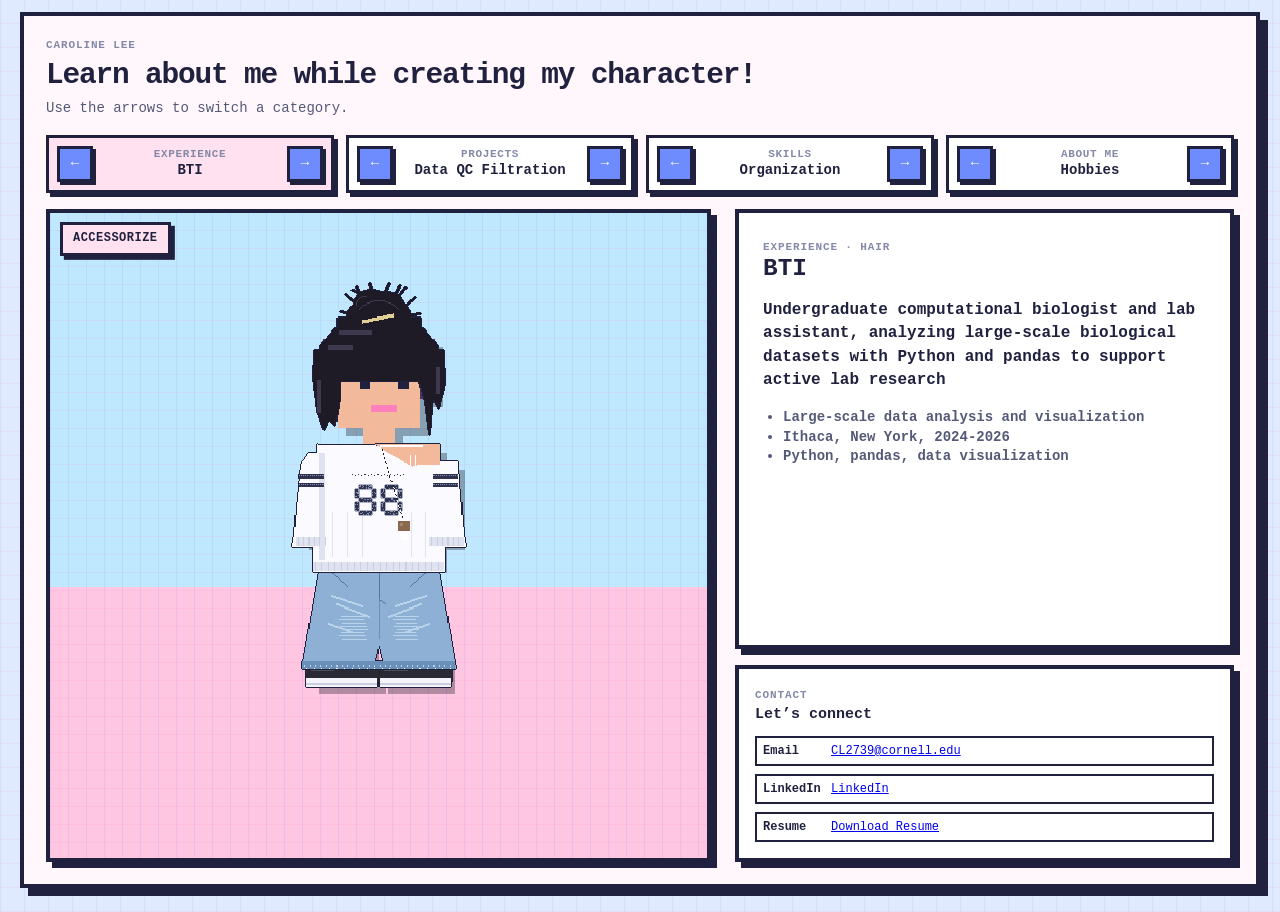
==== commit 95d70188: "fix font resume and scrolling" ====
--- a/index.html
+++ b/index.html
@@ -123,7 +123,7 @@
   <div class="contact-grid">
   <div class="contact-item"><strong>Email</strong><span><a href="mailto:CL2739@cornell.edu">CL2739@cornell.edu</a></span></div>
   <div class="contact-item"><strong>LinkedIn</strong><span><a href="https://linkedin.com/in/Caroline-Yu-Kyoung-Lee" target="_blank" rel="noopener noreferrer">LinkedIn</a></span></div>
-  <div class="contact-item"><strong>Resume</strong><span><a href="files/Caroline Lee Resume.pdf" target="_blank" rel="noopener noreferrer">Download Resume</a></span></div>
+  <div class="contact-item"><strong>Resume</strong><span><a href="files/Caroline Lee.pdf" target="_blank" rel="noopener noreferrer">Download Resume</a></span></div>
 </div>
 </section>
 </aside>
@@ -137,7 +137,7 @@
         imageId: "hairLayer",
         nameId: "hairName",
         items: [
-          { name: "Boyce Thompson Institute", image: "images/BTI_hair.png", body: "Undergraduate computational biologist and lab assistant, analyzing large-scale biological datasets with Python and pandas to support active lab research", bullets: ["Large-scale data analysis and visualization", "Ithaca, New York, 2024-2026", "Python, pandas, data visualization"]},
+          { name: "BTI", image: "images/BTI_hair.png", body: "Undergraduate computational biologist and lab assistant, analyzing large-scale biological datasets with Python and pandas to support active lab research", bullets: ["Large-scale data analysis and visualization", "Ithaca, New York, 2024-2026", "Python, pandas, data visualization"]},
           { name: "Syngenta", image: "images/Syngenta_hair.png", body: "Corn breeding, germplasm, and data science intern with the Northern Corn Breeding team, connecting field operations with data-driven decisions", bullets: ["Data quality control with R and SQL", "Hands-on field work: note-taking and hand pollination", "Sharpened data analysis and visualization skills"] },
           { name: "R2 Surgical", image: "images/R2_hair.png", body: "Sales intern and Green Initiative program manager for the Midwest region, driving sustainability outreach to prospective clients", bullets: ["Proficient in the Microsoft Suite", "Client communication and organization", "Face-to-face engagement with prospective clients"] }
         ]
--- a/style.css
+++ b/style.css
@@ -218,6 +218,8 @@
 color: var(--text-primary);
 font-size: clamp(14px, 1.3vw, 16px);
 line-height: 1.45;
+overflow: auto;
+font-weight: 700;
 }
 
 .detail-list {
@@ -225,6 +227,7 @@
 padding-left: 20px;
 color: var(--text-secondary);
 overflow: auto;
+font-weight: 700;
 }
 
 .stats { display: grid; gap: var(--space-2); }
